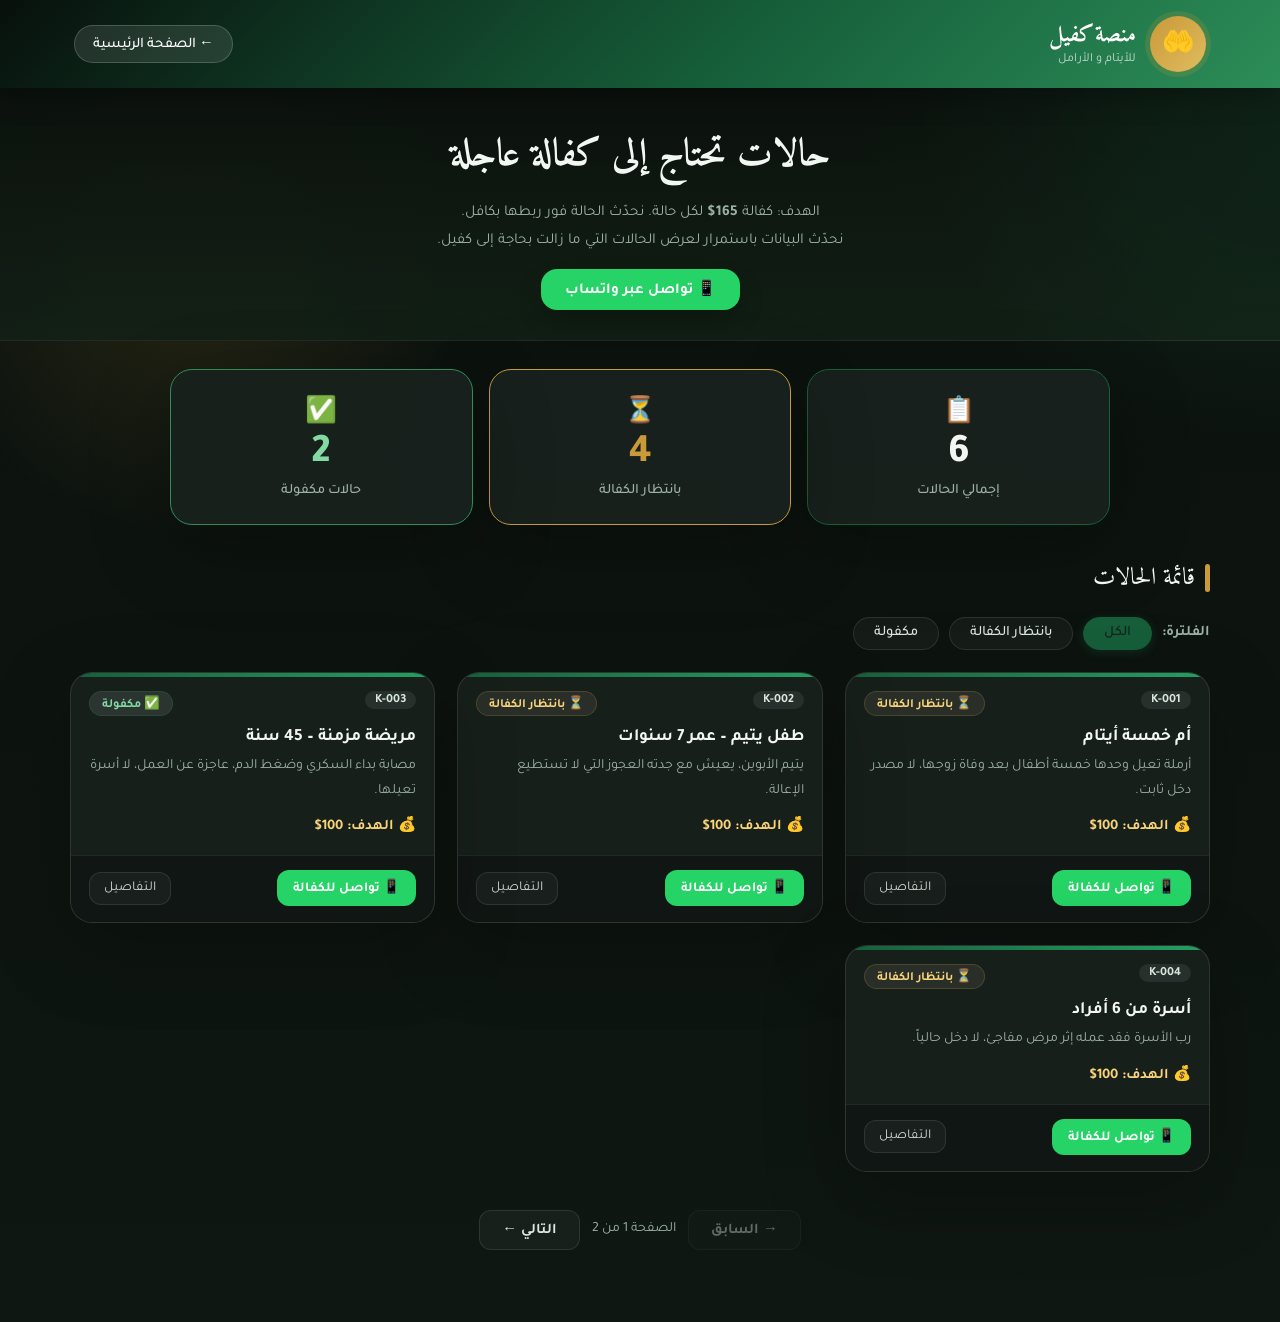
==== kafil.html @ ea6068e5 "first commit" ====
<!DOCTYPE html>
<html lang="ar" dir="rtl">
<head>
  <meta charset="UTF-8" />
  <meta name="viewport" content="width=device-width, initial-scale=1.0" />
  <title>منصة كفيل للأيتام و الأرامل</title>
  <link href="https://fonts.googleapis.com/css2?family=Amiri:wght@400;700&family=Tajawal:wght@300;400;500;700;800&display=swap" rel="stylesheet" />
  <link rel="stylesheet" href="assets/css/styles.css" />
</head>
<body>

<!-- ══ HEADER ══ -->
<header>
  <div class="header-inner">
    <div class="logo-area">
      <div class="logo-icon">🤲</div>
      <div class="logo-text">
        <h1>منصة كفيل</h1>
        <p>للأيتام و الأرامل</p>
      </div>
    </div>
    <a href="index.html" class="nav-home">
      ← الصفحة الرئيسية
    </a>
  </div>
</header>

<!-- ══ HERO ══ -->
<div class="hero">
  <h2>حالات تحتاج إلى كفالة عاجلة</h2>
  <p>
    الهدف: كفالة <strong>165$</strong> لكل حالة. نحدّث الحالة فور ربطها بكافل.<br>
    نحدّث البيانات باستمرار لعرض الحالات التي ما زالت بحاجة إلى كفيل.
  </p>
  <a href="https://wa.me/212700739802" class="whatsapp-btn" target="_blank">
    📱 تواصل عبر واتساب
  </a>
</div>

<!-- ══ STATS ══ -->
<div class="stats-bar">
  <div class="stat-card total">
    <div class="stat-icon">📋</div>
    <div class="stat-number" id="count-total">0</div>
    <div class="stat-label">إجمالي الحالات</div>
  </div>
  <div class="stat-card waiting">
    <div class="stat-icon">⏳</div>
    <div class="stat-number" id="count-waiting">0</div>
    <div class="stat-label">بانتظار الكفالة</div>
  </div>
  <div class="stat-card done">
    <div class="stat-icon">✅</div>
    <div class="stat-number" id="count-done">0</div>
    <div class="stat-label">حالات مكفولة</div>
  </div>
</div>

<!-- ══ MAIN ══ -->
<div class="main">
  <div class="section-title">قائمة الحالات</div>

  <!-- Filter -->
  <div class="filter-bar">
    <span class="filter-label">الفلترة:</span>
    <button class="filter-btn active" data-filter="all">الكل</button>
    <button class="filter-btn" data-filter="waiting">بانتظار الكفالة</button>
    <button class="filter-btn" data-filter="done">مكفولة</button>
  </div>

  <!-- Cards -->
  <div class="cards-grid" id="cards-grid">
    <!-- Filled by JS -->
  </div>

  <!-- Pagination -->
  <div class="pagination">
    <button class="page-btn" id="btn-prev" onclick="changePage(-1)" disabled>→ السابق</button>
    <span class="page-info" id="page-info">الصفحة 1</span>
    <button class="page-btn" id="btn-next" onclick="changePage(1)" disabled>التالي ←</button>
  </div>
</div>

<!-- ══ MODAL ══ -->
<div class="modal-overlay" id="modal-overlay" onclick="closeModal(event)">
  <div class="modal">
    <div class="modal-header">
      <h3 id="modal-title">تفاصيل الحالة</h3>
      <button class="modal-close" onclick="closeModalDirect()">✕</button>
    </div>
    <div class="modal-body" id="modal-body"></div>
  </div>
</div>

<script src="assets/js/data.js"></script>
<script src="assets/js/app.js"></script>
</body>
</html>
---- assets/css/styles.css ----
:root {
  --green: #165f3a;
  --green-light: #23a060;
  --green-soft: #dff2e8;
  --green-pale: #eaf7ef;
  --gold: #c9993a;
  --gold-soft: #faefc8;
  --cream: #0f1712;
  --dark: #f3f7f4;
  --text: #dce8df;
  --muted: #9cb1a5;
  --border: rgba(255,255,255,0.10);
  --white: #18211d;
  --shadow: 0 24px 80px rgba(0, 0, 0, 0.28);
  --radius: 28px;
}

*, *::before, *::after { box-sizing: border-box; margin: 0; padding: 0; }

body {
  font-family: 'Tajawal', sans-serif;
  background:
    radial-gradient(circle at top right, rgba(35,160,96,0.20), transparent 24%),
    radial-gradient(circle at 15% 20%, rgba(201,153,58,0.14), transparent 18%),
    linear-gradient(180deg, #0b110d 0%, var(--cream) 100%);
  color: var(--text);
  min-height: 100vh;
  direction: rtl;
}

header {
  background: linear-gradient(135deg, #08100c 0%, var(--green) 58%, #2c8d58 100%);
  padding: 0;
  position: sticky;
  top: 0;
  z-index: 100;
  box-shadow: 0 8px 26px rgba(0,0,0,0.26);
}

.header-inner {
  max-width: 1180px;
  margin: auto;
  display: flex;
  align-items: center;
  justify-content: space-between;
  padding: 16px 24px;
  gap: 16px;
}

.logo-area {
  display: flex;
  align-items: center;
  gap: 14px;
}

.logo-icon {
  width: 56px;
  height: 56px;
  background: linear-gradient(135deg, var(--gold) 0%, #e0bc5d 100%);
  border-radius: 50%;
  display: flex;
  align-items: center;
  justify-content: center;
  font-size: 26px;
  box-shadow: 0 0 0 5px rgba(201,153,58,0.18);
}

.logo-text h1 {
  font-family: 'Amiri', serif;
  font-size: 1.45rem;
  color: #fff;
  line-height: 1.2;
}

.logo-text p {
  font-size: 0.78rem;
  color: rgba(255,255,255,0.72);
  margin-top: 2px;
}

.nav-home {
  display: flex;
  align-items: center;
  gap: 8px;
  color: #fff;
  text-decoration: none;
  font-size: 0.92rem;
  font-weight: 500;
  background: rgba(255,255,255,0.10);
  border: 1px solid rgba(255,255,255,0.18);
  padding: 8px 18px;
  border-radius: 30px;
  transition: background 0.2s, transform 0.2s;
}

.nav-home:hover { background: rgba(255,255,255,0.18); transform: translateY(-1px); }

.hero {
  background:
    radial-gradient(circle at top right, rgba(35,160,96,0.10), transparent 28%),
    linear-gradient(180deg, rgba(11,17,13,0.92), rgba(18,32,21,0.90));
  border-bottom: 1px solid var(--border);
  padding: 34px 24px 30px;
  text-align: center;
}

.hero h2 {
  font-family: 'Amiri', serif;
  font-size: clamp(1.8rem, 3vw, 2.4rem);
  color: #f3f7f4;
  margin-bottom: 10px;
}

.hero p {
  color: var(--muted);
  font-size: 0.95rem;
  max-width: 720px;
  margin: 0 auto 14px;
  line-height: 1.85;
}

.hero .whatsapp-btn {
  display: inline-flex;
  align-items: center;
  gap: 8px;
  background: #25d366;
  color: #fff;
  text-decoration: none;
  padding: 10px 24px;
  border-radius: 16px;
  font-weight: 700;
  font-size: 0.95rem;
  box-shadow: 0 12px 24px rgba(0,0,0,0.18);
  transition: transform 0.15s, box-shadow 0.15s;
}

.hero .whatsapp-btn:hover {
  transform: translateY(-2px);
  box-shadow: 0 16px 30px rgba(0,0,0,0.24);
}

.stats-bar {
  max-width: 980px;
  margin: 28px auto 0;
  display: grid;
  grid-template-columns: repeat(3, 1fr);
  gap: 16px;
  padding: 0 20px;
}

.stat-card {
  background: rgba(24,33,29,0.96);
  border-radius: 22px;
  padding: 24px 16px;
  text-align: center;
  box-shadow: var(--shadow);
  border-top: 4px solid transparent;
  transition: transform 0.2s;
  border: 1px solid var(--border);
}

.stat-card:hover { transform: translateY(-3px); }
.stat-card.total   { border-color: var(--green); }
.stat-card.waiting { border-color: var(--gold); }
.stat-card.done    { border-color: #2c8d58; }

.stat-number {
  font-size: 2.55rem;
  font-weight: 800;
  line-height: 1;
  color: #f3f7f4;
}

.stat-card.waiting .stat-number { color: var(--gold); }
.stat-card.done .stat-number { color: #82d9a1; }

.stat-label {
  font-size: 0.9rem;
  color: var(--muted);
  margin-top: 6px;
  font-weight: 500;
}

.stat-icon { font-size: 1.6rem; margin-bottom: 6px; }

.main {
  max-width: 1180px;
  margin: 32px auto 72px;
  padding: 0 20px;
}

.section-title {
  font-family: 'Amiri', serif;
  font-size: 1.5rem;
  color: #f3f7f4;
  margin-bottom: 18px;
  display: flex;
  align-items: center;
  gap: 10px;
}

.section-title::before {
  content: '';
  display: inline-block;
  width: 5px;
  height: 28px;
  background: var(--gold);
  border-radius: 3px;
}

.filter-bar {
  display: flex;
  align-items: center;
  gap: 10px;
  margin-bottom: 22px;
  flex-wrap: wrap;
}

.filter-label {
  font-size: 0.92rem;
  color: var(--muted);
  font-weight: 600;
}

.filter-btn {
  padding: 7px 20px;
  border-radius: 30px;
  border: 1.5px solid rgba(255,255,255,0.10);
  background: rgba(255,255,255,0.04);
  color: #dce8df;
  font-family: 'Tajawal', sans-serif;
  font-size: 0.9rem;
  cursor: pointer;
  transition: all 0.2s;
  font-weight: 500;
}

.filter-btn:hover { border-color: var(--green-light); color: #fff; }
.filter-btn.active {
  background: var(--green);
  color: var(--white);
  border-color: var(--green);
  box-shadow: 0 2px 10px rgba(26,122,74,0.25);
}

.cards-grid {
  display: grid;
  grid-template-columns: repeat(auto-fill, minmax(310px, 1fr));
  gap: 22px;
  min-height: 180px;
}

.case-card {
  background: rgba(24,33,29,0.96);
  border-radius: 22px;
  box-shadow: var(--shadow);
  overflow: hidden;
  border: 1px solid var(--border);
  transition: transform 0.2s, box-shadow 0.2s;
  display: flex;
  flex-direction: column;
  position: relative;
}

.case-card::before {
  content: '';
  position: absolute;
  inset-inline: 0;
  top: 0;
  height: 4px;
  background: linear-gradient(90deg, var(--green), var(--green-light));
}

.case-card:hover {
  transform: translateY(-4px);
  box-shadow: 0 16px 40px rgba(0,0,0,0.20);
}

.card-header {
  padding: 18px 18px 12px;
  display: flex;
  align-items: flex-start;
  justify-content: space-between;
  gap: 10px;
}

.card-id {
  font-size: 0.78rem;
  color: #d7e7db;
  background: rgba(223,242,232,0.08);
  padding: 2px 10px;
  border-radius: 20px;
  font-weight: 600;
}

.card-status {
  font-size: 0.78rem;
  padding: 3px 12px;
  border-radius: 20px;
  font-weight: 700;
}

.card-status.waiting {
  background: rgba(250,239,200,0.08);
  color: #f7d37a;
  border: 1px solid rgba(201,153,58,0.22);
}

.card-status.done {
  background: rgba(223,242,232,0.10);
  color: #82d9a1;
  border: 1px solid rgba(35,160,96,0.18);
}

.card-body { padding: 0 18px 18px; flex: 1; }

.card-name {
  font-size: 1.08rem;
  font-weight: 700;
  color: #f3f7f4;
  margin-bottom: 6px;
}

.card-desc {
  font-size: 0.88rem;
  color: var(--muted);
  line-height: 1.75;
  margin-bottom: 12px;
}

.card-amount {
  display: inline-flex;
  align-items: center;
  gap: 6px;
  font-size: 0.92rem;
  font-weight: 700;
  color: #f7d37a;
}

.card-footer {
  border-top: 1px solid rgba(255,255,255,0.08);
  padding: 14px 18px 16px;
  display: flex;
  justify-content: space-between;
  align-items: center;
  gap: 10px;
  background: rgba(16,22,19,0.86);
}

.btn-contact {
  display: inline-flex;
  align-items: center;
  gap: 6px;
  background: #25d366;
  color: #fff;
  border: none;
  padding: 8px 16px;
  border-radius: 12px;
  font-family: 'Tajawal', sans-serif;
  font-size: 0.85rem;
  font-weight: 700;
  cursor: pointer;
  text-decoration: none;
  transition: background 0.2s;
}

.btn-contact:hover { background: #1da854; }

.btn-details {
  background: rgba(255,255,255,0.04);
  border: 1.5px solid rgba(255,255,255,0.10);
  color: #cdd9d0;
  padding: 7px 14px;
  border-radius: 12px;
  font-family: 'Tajawal', sans-serif;
  font-size: 0.85rem;
  cursor: pointer;
  transition: all 0.2s;
}

.btn-details:hover { border-color: var(--green-light); color: #fff; }

.empty-state {
  grid-column: 1 / -1;
  text-align: center;
  padding: 60px 20px;
  color: var(--muted);
  background: rgba(24,33,29,0.96);
  border: 1px dashed rgba(255,255,255,0.12);
  border-radius: 22px;
}

.empty-state .empty-icon { font-size: 3rem; margin-bottom: 14px; }
.empty-state p { font-size: 1rem; }

.pagination {
  display: flex;
  justify-content: center;
  align-items: center;
  gap: 12px;
  margin-top: 38px;
}

.page-btn {
  padding: 9px 22px;
  border-radius: 12px;
  border: 1.5px solid rgba(255,255,255,0.10);
  background: rgba(255,255,255,0.04);
  font-family: 'Tajawal', sans-serif;
  font-size: 0.92rem;
  cursor: pointer;
  color: #dce8df;
  font-weight: 600;
  transition: all 0.2s;
}

.page-btn:hover:not(:disabled) { border-color: var(--green-light); color: #fff; }
.page-btn:disabled { opacity: 0.4; cursor: default; }

.page-info {
  font-size: 0.88rem;
  color: var(--muted);
}

.modal-overlay {
  display: none;
  position: fixed;
  inset: 0;
  background: rgba(0,0,0,0.58);
  z-index: 200;
  align-items: center;
  justify-content: center;
  padding: 20px;
}

.modal-overlay.open { display: flex; }

.modal {
  background: rgba(24,33,29,0.98);
  border-radius: 24px;
  max-width: 520px;
  width: 100%;
  max-height: 90vh;
  overflow-y: auto;
  box-shadow: 0 20px 60px rgba(0,0,0,0.35);
  animation: slideUp 0.25s ease;
  border: 1px solid var(--border);
}

@keyframes slideUp {
  from { transform: translateY(30px); opacity: 0; }
  to   { transform: translateY(0);    opacity: 1; }
}

.modal-header {
  display: flex;
  align-items: center;
  justify-content: space-between;
  padding: 20px 22px;
  border-bottom: 1px solid rgba(255,255,255,0.08);
  background: linear-gradient(180deg, rgba(255,255,255,0.04), rgba(255,255,255,0.00));
}

.modal-header h3 {
  font-family: 'Amiri', serif;
  font-size: 1.2rem;
  color: #f3f7f4;
}

.modal-close {
  background: none;
  border: none;
  font-size: 1.4rem;
  cursor: pointer;
  color: var(--muted);
  line-height: 1;
}

.modal-body { padding: 22px; }

.detail-row {
  display: flex;
  gap: 10px;
  margin-bottom: 14px;
  align-items: flex-start;
}

.detail-icon { font-size: 1.1rem; margin-top: 2px; }

.detail-text strong {
  display: block;
  font-size: 0.8rem;
  color: var(--muted);
  margin-bottom: 2px;
}

.detail-text span { font-size: 0.95rem; color: #f3f7f4; }

@media (max-width: 900px) {
  .header-inner { padding: 14px 18px; }
  .hero { padding: 28px 20px 26px; }
  .stats-bar { grid-template-columns: 1fr; }
  .cards-grid { grid-template-columns: 1fr; }
}

@media (max-width: 600px) {
  .header-inner { padding: 12px 16px; }
  .logo-text h1 { font-size: 1.1rem; }
  .card-footer { flex-direction: column; align-items: stretch; }
  .btn-contact, .btn-details { justify-content: center; }
}
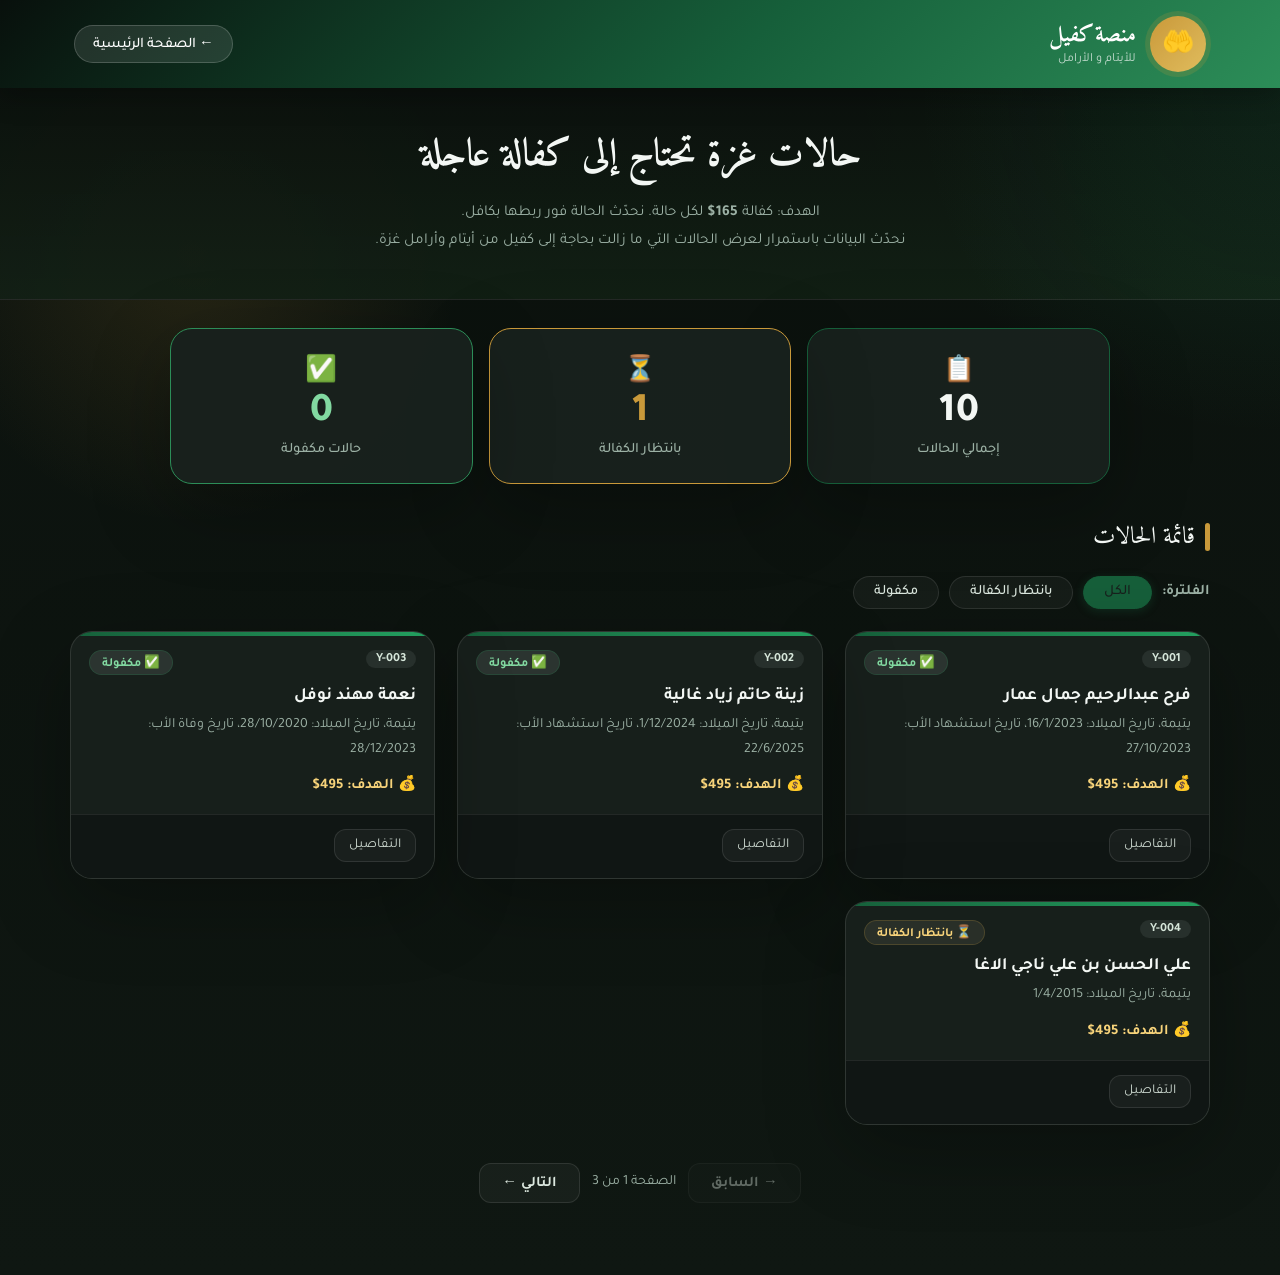
==== commit 6f1438e0: "first commit" ====
--- a/kafil.html
+++ b/kafil.html
@@ -27,14 +27,12 @@
 
 <!-- ══ HERO ══ -->
 <div class="hero">
-  <h2>حالات تحتاج إلى كفالة عاجلة</h2>
+  <h2>حالات غزة تحتاج إلى كفالة عاجلة</h2>
   <p>
     الهدف: كفالة <strong>165$</strong> لكل حالة. نحدّث الحالة فور ربطها بكافل.<br>
-    نحدّث البيانات باستمرار لعرض الحالات التي ما زالت بحاجة إلى كفيل.
+    نحدّث البيانات باستمرار لعرض الحالات التي ما زالت بحاجة إلى كفيل من أيتام وأرامل غزة.
   </p>
-  <a href="https://wa.me/212700739802" class="whatsapp-btn" target="_blank">
-    📱 تواصل عبر واتساب
-  </a>
+
 </div>
 
 <!-- ══ STATS ══ -->
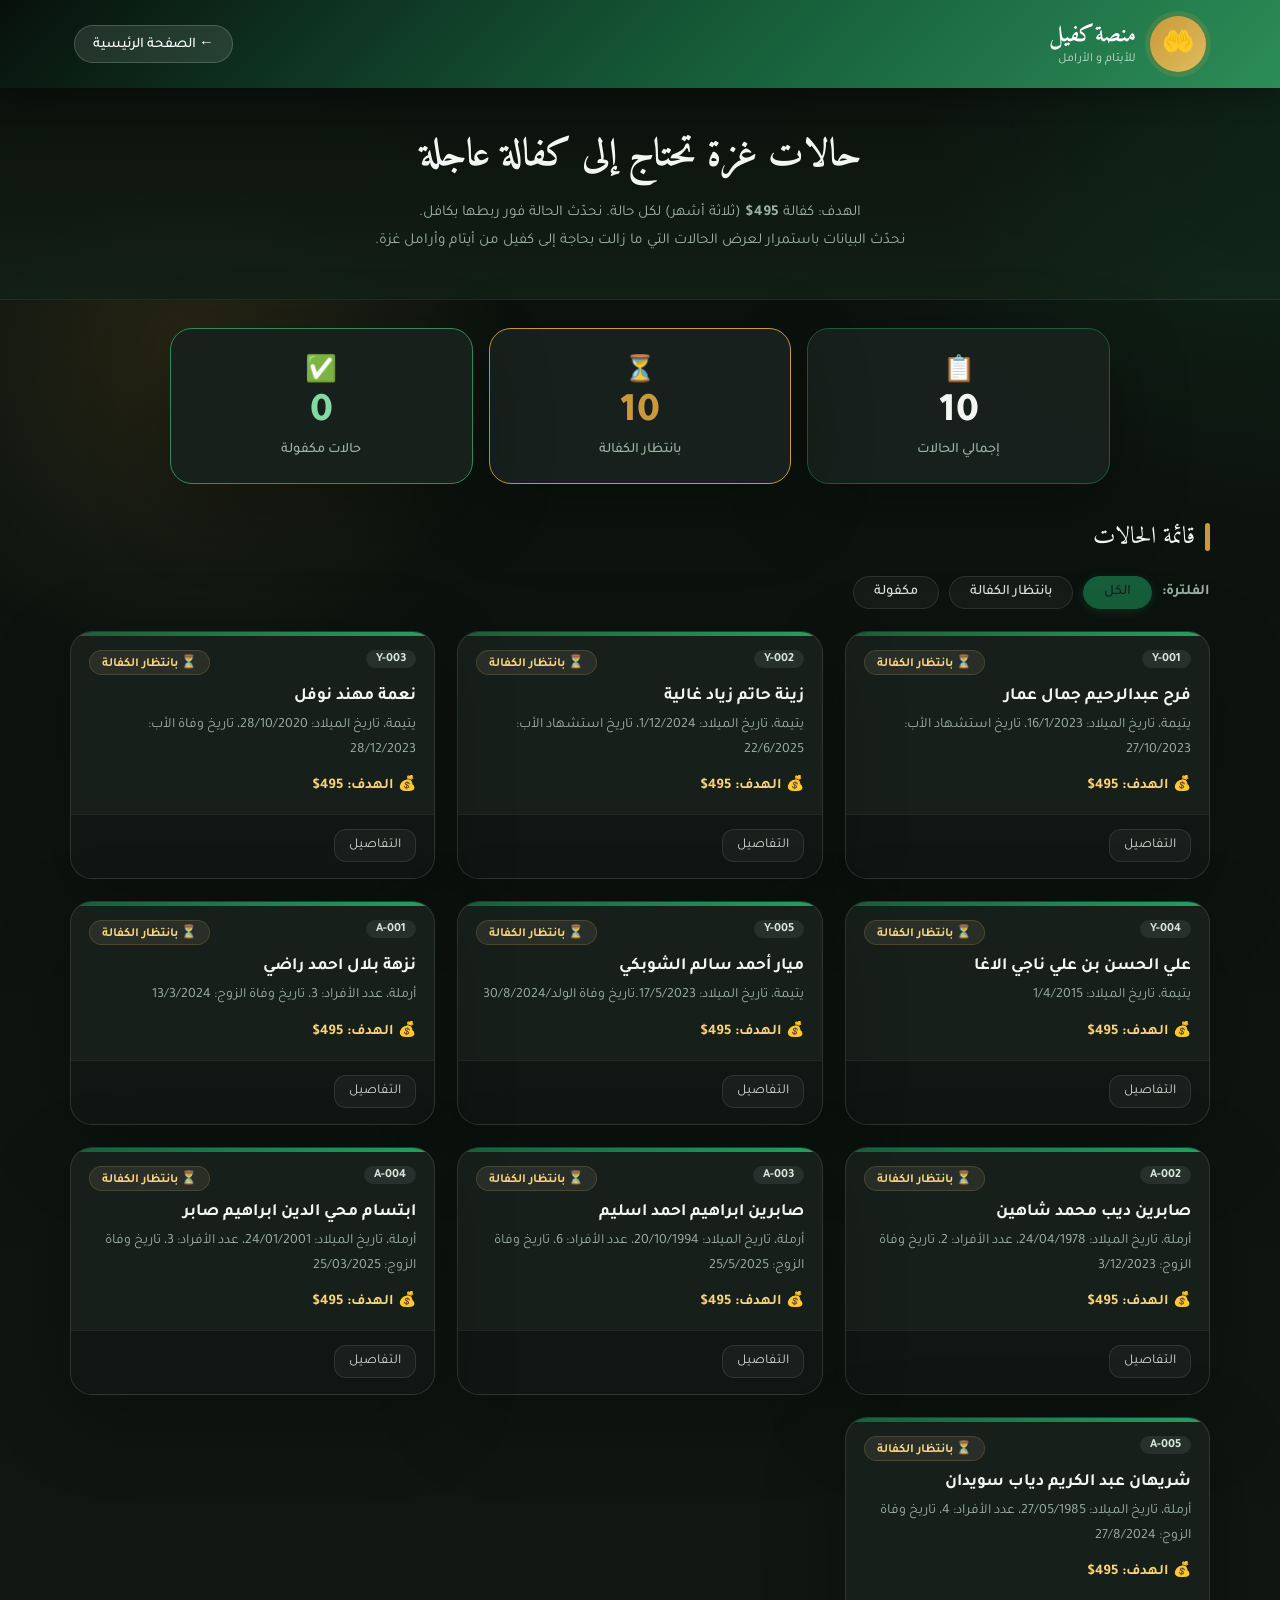
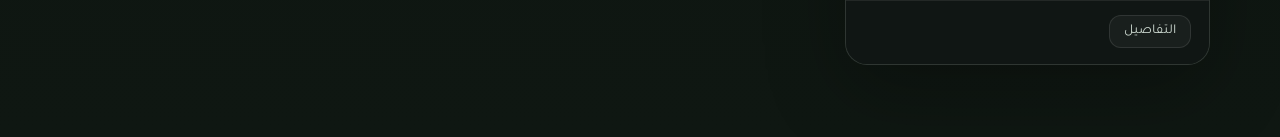
==== commit d181953c: "first commit" ====
--- a/kafil.html
+++ b/kafil.html
@@ -29,7 +29,7 @@
 <div class="hero">
   <h2>حالات غزة تحتاج إلى كفالة عاجلة</h2>
   <p>
-    الهدف: كفالة <strong>165$</strong> لكل حالة. نحدّث الحالة فور ربطها بكافل.<br>
+    الهدف: كفالة <strong>495$</strong> (ثلاثة أشهر) لكل حالة. نحدّث الحالة فور ربطها بكافل.<br>
     نحدّث البيانات باستمرار لعرض الحالات التي ما زالت بحاجة إلى كفيل من أيتام وأرامل غزة.
   </p>
 
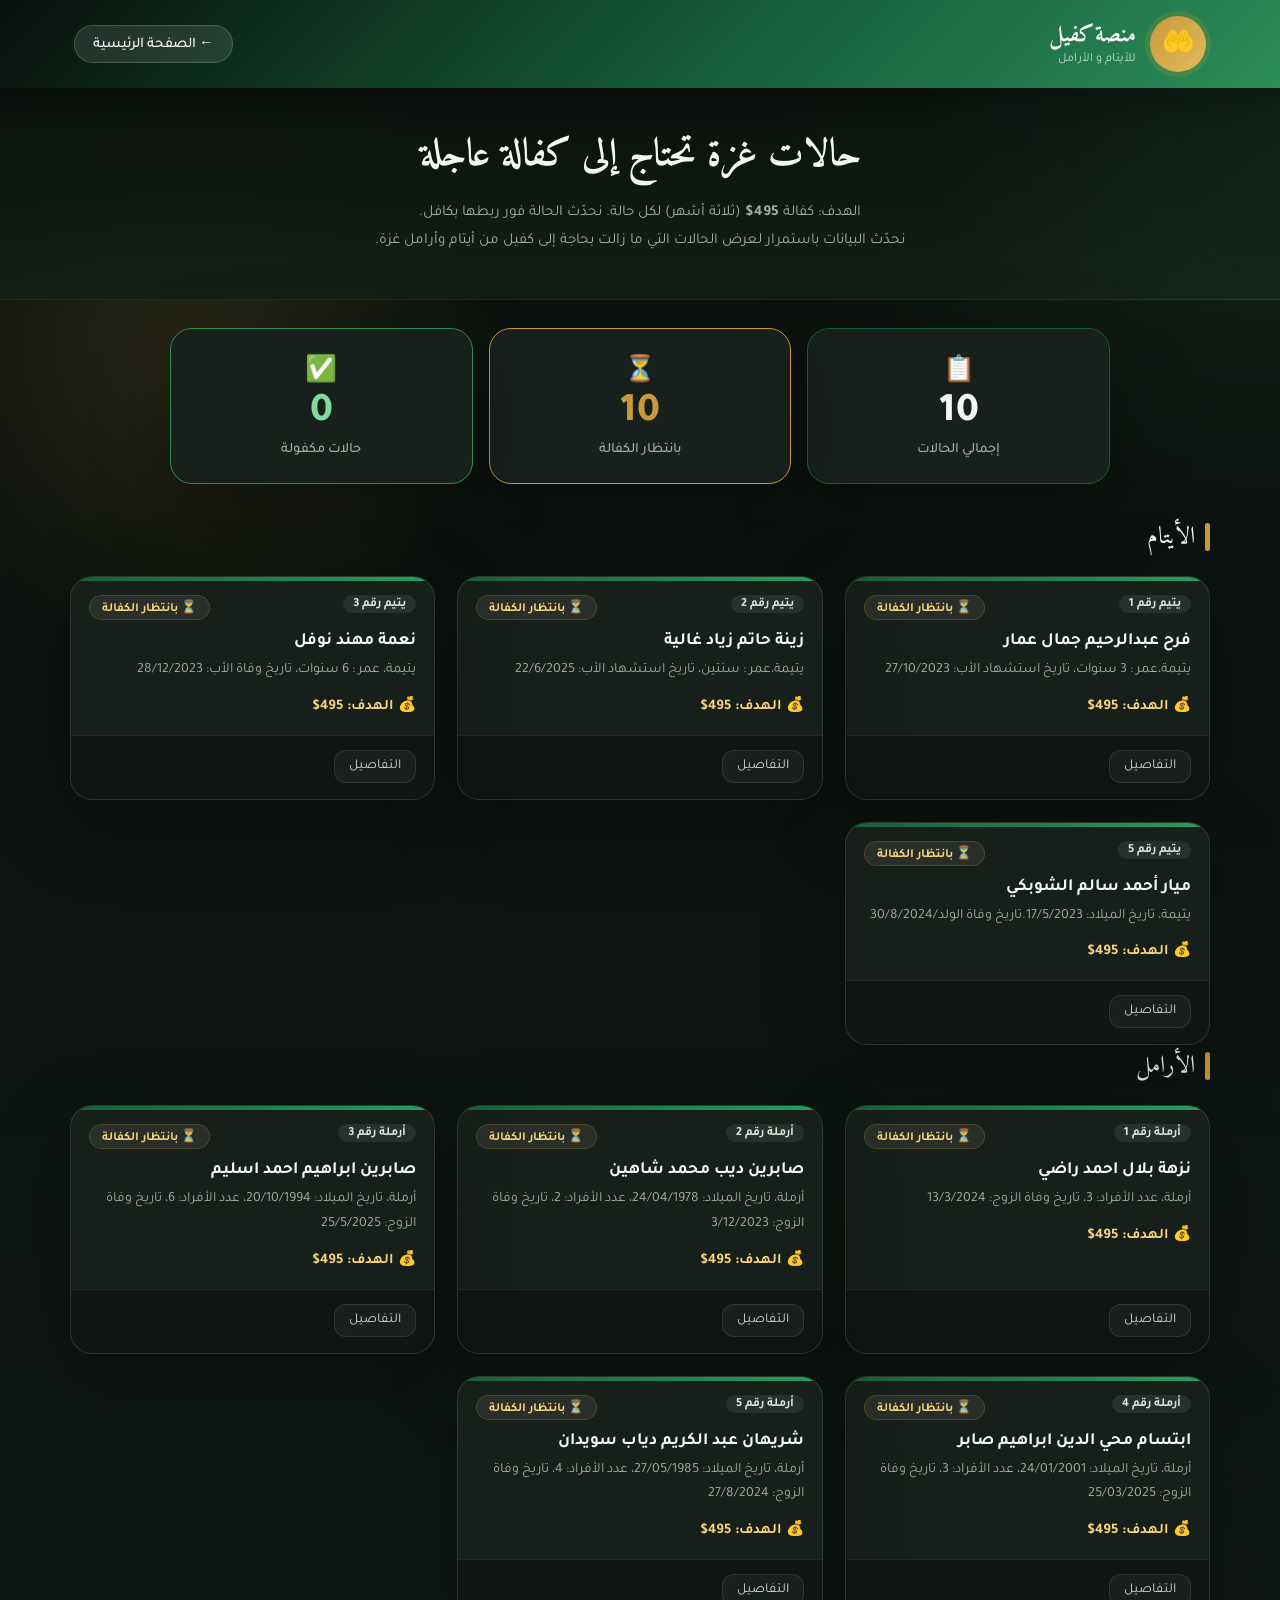
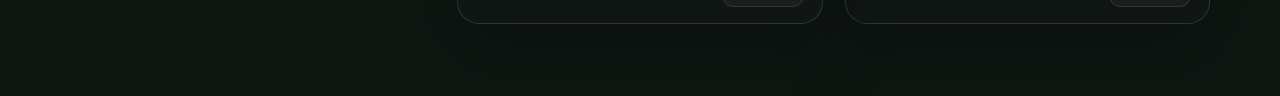
==== commit 7af3e657: "first commit" ====
--- a/kafil.html
+++ b/kafil.html
@@ -56,26 +56,16 @@
 
 <!-- ══ MAIN ══ -->
 <div class="main">
-  <div class="section-title">قائمة الحالات</div>
-
-  <!-- Filter -->
-  <div class="filter-bar">
-    <span class="filter-label">الفلترة:</span>
-    <button class="filter-btn active" data-filter="all">الكل</button>
-    <button class="filter-btn" data-filter="waiting">بانتظار الكفالة</button>
-    <button class="filter-btn" data-filter="done">مكفولة</button>
-  </div>
-
-  <!-- Cards -->
-  <div class="cards-grid" id="cards-grid">
+  <!-- Orphans Section -->
+  <div class="section-title">الأيتام</div>
+  <div class="cards-grid" id="orphans-grid">
     <!-- Filled by JS -->
   </div>
 
-  <!-- Pagination -->
-  <div class="pagination">
-    <button class="page-btn" id="btn-prev" onclick="changePage(-1)" disabled>→ السابق</button>
-    <span class="page-info" id="page-info">الصفحة 1</span>
-    <button class="page-btn" id="btn-next" onclick="changePage(1)" disabled>التالي ←</button>
+  <!-- Widows Section -->
+  <div class="section-title">الأرامل</div>
+  <div class="cards-grid" id="widows-grid">
+    <!-- Filled by JS -->
   </div>
 </div>
 
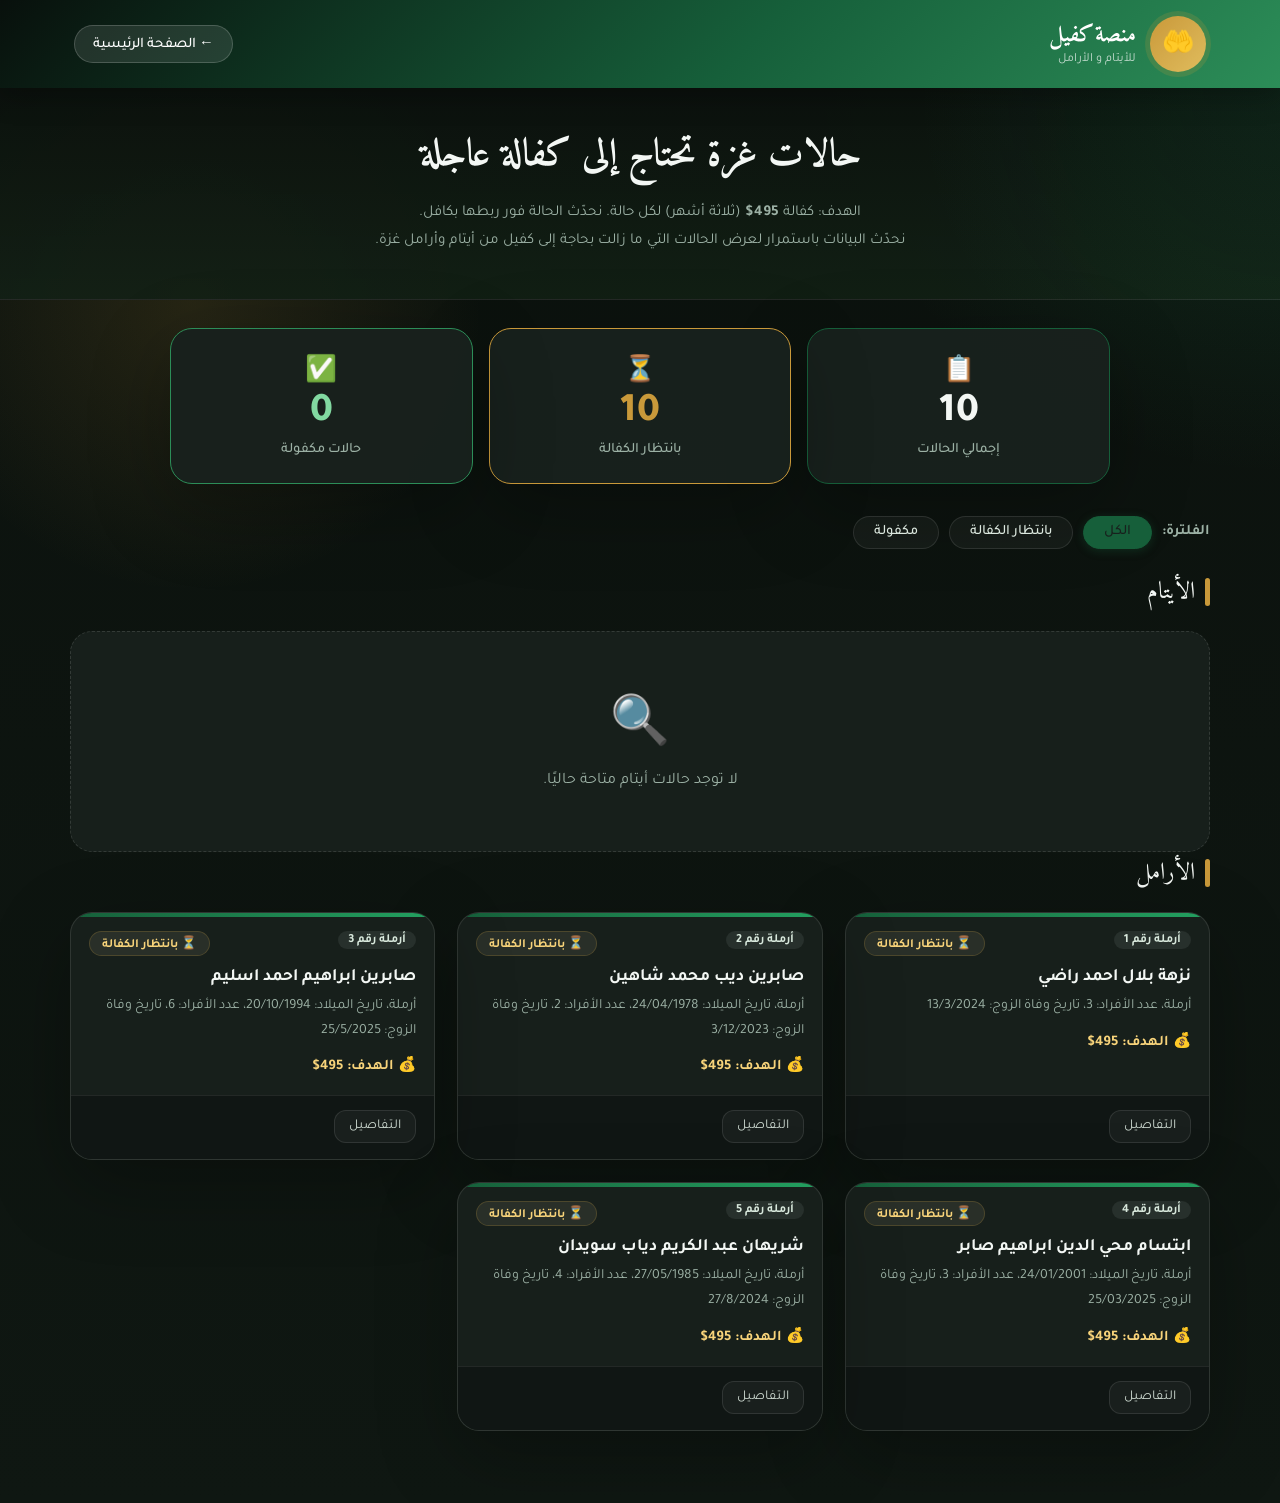
==== commit ad5fbce7: "first commit" ====
--- a/kafil.html
+++ b/kafil.html
@@ -56,6 +56,14 @@
 
 <!-- ══ MAIN ══ -->
 <div class="main">
+  <!-- Filter -->
+  <div class="filter-bar">
+    <span class="filter-label">الفلترة:</span>
+    <button class="filter-btn active" data-filter="all">الكل</button>
+    <button class="filter-btn" data-filter="waiting">بانتظار الكفالة</button>
+    <button class="filter-btn" data-filter="done">مكفولة</button>
+  </div>
+
   <!-- Orphans Section -->
   <div class="section-title">الأيتام</div>
   <div class="cards-grid" id="orphans-grid">
